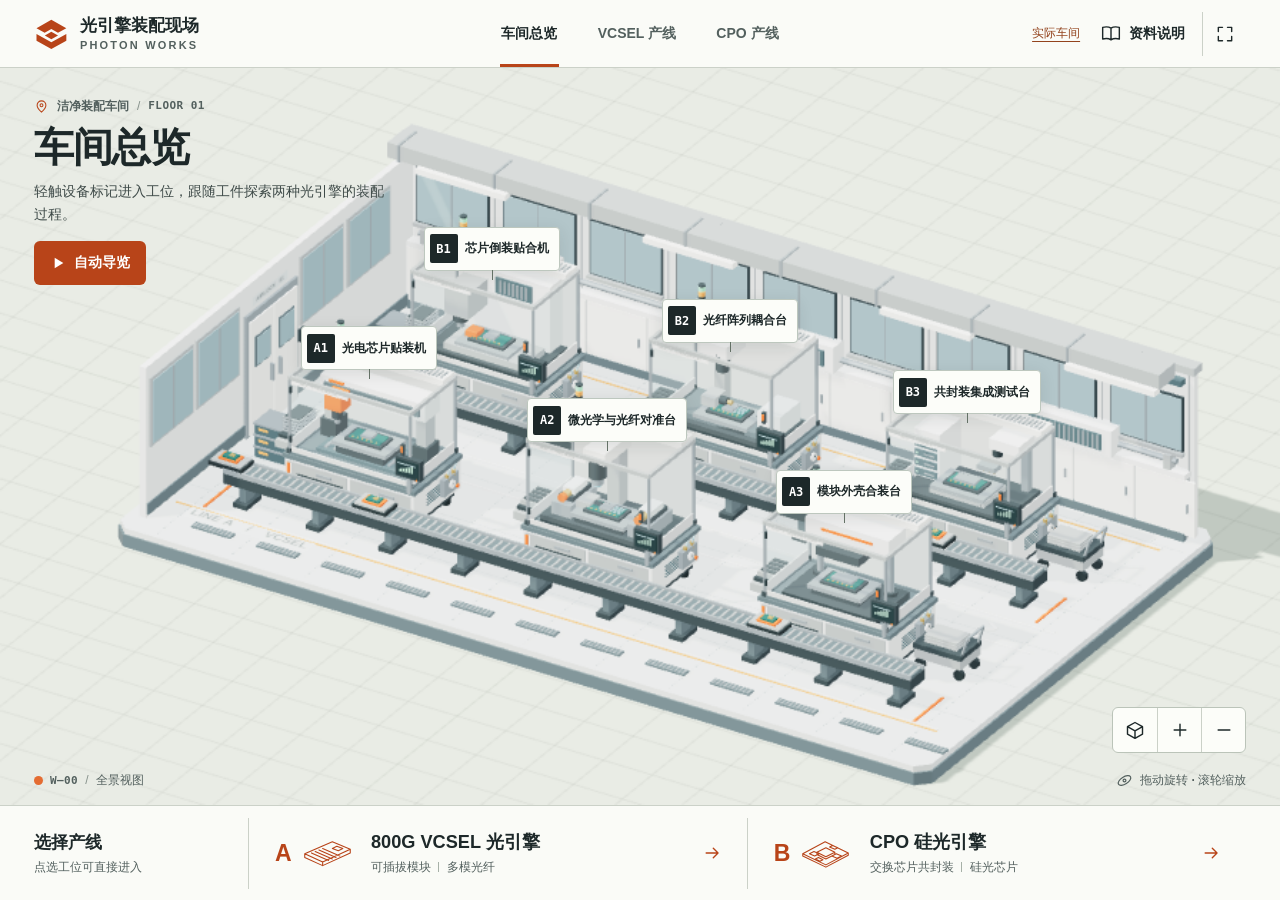
==== optical-assembly/index.html @ 02cf4d7f "Publish COB workshop interactive simulation and optical assembly exhibit" ====
<!doctype html>
<html lang="zh-CN">
<head>
  <meta charset="utf-8">
  <meta name="viewport" content="width=device-width,initial-scale=1,viewport-fit=cover">
  <meta name="theme-color" content="#f7f8f5">
  <title>光引擎装配现场 · Photon Works</title>
  <link rel="stylesheet" href="./style.css">
  <script type="importmap">{"imports":{"three":"./vendor/three.module.min.js"}}</script>
</head>
<body>
<svg class="symbols" xmlns="http://www.w3.org/2000/svg" aria-hidden="true"><defs>
  <symbol id="i-book" viewBox="0 0 24 24"><path d="M12 5c-3-2-6-2-10-1v14c4-1 7-1 10 1 3-2 6-2 10-1V4c-4-1-7-1-10 1Zm0 0v14"/></symbol>
  <symbol id="i-expand" viewBox="0 0 24 24"><path d="M9 4H4v5m11-5h5v5M4 15v5h5m11-5v5h-5"/></symbol>
  <symbol id="i-play" viewBox="0 0 24 24"><path d="m7 4 13 8-13 8Z" fill="currentColor" stroke="none"/></symbol>
  <symbol id="i-pause" viewBox="0 0 24 24"><path d="M8 5v14m8-14v14" stroke-width="3.5"/></symbol>
  <symbol id="i-grid" viewBox="0 0 24 24"><path d="m12 3 9 5-9 5-9-5Zm-9 9 9 5 9-5M3 16l9 5 9-5"/></symbol>
  <symbol id="i-arrow" viewBox="0 0 24 24"><path d="M4 12h15m-6-6 6 6-6 6"/></symbol>
  <symbol id="i-back" viewBox="0 0 24 24"><path d="m9 6-6 6 6 6m-6-6h13a5 5 0 0 0 5-5V4"/></symbol>
  <symbol id="i-home" viewBox="0 0 24 24"><path d="m12 3 9 5v9l-9 5-9-5V8Zm-9 5 9 5 9-5m-9 5v9"/></symbol>
  <symbol id="i-plus" viewBox="0 0 24 24"><path d="M5 12h14m-7-7v14"/></symbol>
  <symbol id="i-minus" viewBox="0 0 24 24"><path d="M5 12h14"/></symbol>
  <symbol id="i-close" viewBox="0 0 24 24"><path d="m6 6 12 12M18 6 6 18"/></symbol>
  <symbol id="i-reset" viewBox="0 0 24 24"><path d="M4 9a8 8 0 1 1 0 6m0-12v6h6"/></symbol>
  <symbol id="i-orbit" viewBox="0 0 24 24"><ellipse cx="12" cy="12" rx="10" ry="5" transform="rotate(-32 12 12)"/><circle cx="12" cy="12" r="2"/></symbol>
  <symbol id="i-info" viewBox="0 0 24 24"><circle cx="12" cy="12" r="9"/><path d="M12 11v6m0-10v1"/></symbol>
  <symbol id="i-focus" viewBox="0 0 24 24"><circle cx="12" cy="12" r="6"/><path d="M12 2v5m0 10v5M2 12h5m10 0h5"/></symbol>
  <symbol id="i-pin" viewBox="0 0 24 24"><path d="M19 10c0 5-7 11-7 11S5 15 5 10a7 7 0 1 1 14 0Z"/><circle cx="12" cy="10" r="2.3"/></symbol>
</defs></svg>
<header class="masthead">
  <button id="brand" aria-label="光引擎装配现场，返回车间总览">
    <svg class="brandmark" viewBox="0 0 42 42" aria-hidden="true">
      <path d="m3 14 17.8-10 18 10-10 5.5-8-4.6-8 4.6Z" fill="currentColor"/>
      <path d="m3 21 17.8 10 18-10v8L20.8 39 3 29Z" fill="currentColor"/>
      <path d="m13 22.7 7.8-4.5 8 4.5-8 4.5Z" fill="currentColor"/>
    </svg>
    <span><strong>光引擎装配现场</strong><small>PHOTON WORKS</small></span>
  </button>
  <nav aria-label="展厅分区">
    <button data-page="overview" aria-current="page">车间总览</button>
    <button data-page="vcsel">VCSEL 产线</button>
    <button data-page="cpo">CPO 产线</button>
  </nav>
  <div class="top-tools">
    <a class="actual-workshop-link" href="../">实际车间</a>
    <button id="sources" aria-label="查看资料说明"><svg aria-hidden="true"><use href="#i-book"/></svg><span>资料说明</span></button>
    <button id="fullscreen" class="icon-btn" title="切换全屏" aria-label="切换全屏"><svg aria-hidden="true"><use href="#i-expand"/></svg></button>
  </div>
</header>

<main id="stage">
  <canvas id="viewport" tabindex="0" aria-label="三维装配现场。拖动旋转，双指缩放或平移。也可使用镜头与工序按钮。"></canvas>
  <section class="intro" aria-labelledby="title">
    <div class="loc" aria-label="当前位置"><svg aria-hidden="true"><use href="#i-pin"/></svg><span id="location">装配车间</span><b aria-hidden="true">/</b><span id="location-code">FLOOR 01</span></div>
    <h1 id="title">车间总览</h1>
    <p id="description">点选工位，跟随工件看两种光引擎怎样装起来。</p>
    <div class="intro-actions">
      <button id="start-tour" class="primary"><svg aria-hidden="true"><use href="#i-play"/></svg>自动导览</button>
      <button id="station-back" class="subtle" hidden><svg aria-hidden="true"><use href="#i-back"/></svg><span>查看工位</span></button>
    </div>
  </section>
  <div id="labels" aria-label="车间工位">
    <button class="pin" data-line="vcsel"><b>A</b><span>VCSEL 装配线</span></button>
    <button class="pin" data-line="cpo"><b>B</b><span>CPO 装配线</span></button>
  </div>
  <div class="viewtools" role="group" aria-label="镜头控制">
    <button id="reset" title="复位镜头" aria-label="复位镜头"><svg aria-hidden="true"><use href="#i-home"/></svg></button>
    <button id="zoom-in" title="放大" aria-label="放大"><svg aria-hidden="true"><use href="#i-plus"/></svg></button>
    <button id="zoom-out" title="缩小" aria-label="缩小"><svg aria-hidden="true"><use href="#i-minus"/></svg></button>
  </div>
  <aside id="parts-panel" class="instrument" aria-labelledby="parts-title" hidden>
    <div class="panel-title"><strong id="parts-title">成品分层</strong><button class="icon-btn" id="close-parts" aria-label="退出拆解"><svg aria-hidden="true"><use href="#i-close"/></svg></button></div>
    <label class="slider-label" for="explode">拆解距离 <output id="percent" for="explode">65%</output></label>
    <input id="explode" type="range" min="0" max="100" value="65">
    <div id="parts-list" role="group" aria-label="零件显隐"></div>
  </aside>
  <aside id="align-panel" class="instrument" aria-labelledby="align-title" hidden>
    <div class="panel-title"><strong id="align-title">对准微调</strong><svg aria-hidden="true"><use href="#i-focus"/></svg></div>
    <p class="align-instruction" id="align-help">拖动光纤或下方光点靠近靶心，观察耦合功率。</p>
    <div class="alignment-body">
      <div id="align-pad" tabindex="0" role="group" aria-label="二维对准微调区，可拖动或使用方向键" aria-describedby="align-help">
        <span class="axis-x" aria-hidden="true">水平</span><span class="axis-y" aria-hidden="true">高度</span>
        <span class="crosshair" aria-hidden="true"></span><span id="align-marker" aria-hidden="true"></span>
      </div>
      <div class="alignment-reading">
        <div class="power-label"><label for="align-meter">模拟相对光功率</label><strong id="align-power">0%</strong></div>
        <progress id="align-meter" value="0" max="100">0%</progress>
        <div class="power-state"><span id="align-status" role="status">等待对准</span><small>固定目标 ≥93%</small></div>
      </div>
    </div>
    <button id="align-fix" class="primary" type="button">固定光纤</button>
  </aside>
  <div id="transition-caption" role="status" hidden></div>
  <div id="test-readout" role="status" hidden><span>光电通路 · 模拟检测</span><strong id="test-state"></strong></div>
  <div id="selection" role="status" hidden></div>
  <div class="view-foot"><span class="view-id"><i aria-hidden="true"></i><span id="scene-code">W–00</span><b aria-hidden="true">/</b><span id="scene-meta">全景视图</span></span>
    <span class="mouse-hint"><svg aria-hidden="true"><use href="#i-orbit"/></svg><span class="pointer-hint">拖动旋转 · 滚轮缩放</span><span class="touch-hint">单指旋转 · 双指缩放</span></span></div>
  <div id="loading" role="status">正在准备三维车间…</div>
</main>

<footer>
  <div id="overview-dock">
    <div class="dock-intro"><strong>选择产线</strong><small>点选工位可直接进入</small></div>
    <button class="route-card" data-route="vcsel">
      <span class="route-symbol"><span class="route-letter">A</span><svg viewBox="0 0 72 40" aria-hidden="true"><path d="m5 21 37-16 24 10-37 17Z M5 21v5l24 11 37-17v-5M29 32v5M14 20l23 10m-18-12 23 10m-18-12 23 10m-18-12 23 10M48 11l8 3-6 3-8-3Z"/></svg></span>
      <span class="route-copy"><strong>800G VCSEL 光引擎</strong><small>可插拔模块 <i></i> 多模光纤</small></span>
      <svg class="route-arrow" aria-hidden="true"><use href="#i-arrow"/></svg>
    </button>
    <button class="route-card" data-route="cpo">
      <span class="route-symbol"><span class="route-letter">B</span><svg viewBox="0 0 72 40" aria-hidden="true"><path d="m5 21 30-16 31 15-30 16Z M5 21v3l31 15 30-16v-3 M24 19l12-6 12 6-12 6Z M24 19v3l12 6 12-6v-3 M14 21l6-3 7 3-6 3Z M44 24l6-3 7 3-6 3Z M41 12l4-2 7 3-4 2Z M22 28l4-2 6 3-4 2Z"/></svg></span>
      <span class="route-copy"><strong>CPO 硅光引擎</strong><small>交换芯片共封装 <i></i> 硅光芯片</small></span>
      <svg class="route-arrow" aria-hidden="true"><use href="#i-arrow"/></svg>
    </button>
  </div>
  <div id="process-dock" hidden>
    <div class="play-controls">
      <button id="play" class="primary" aria-label="暂停"><svg aria-hidden="true"><use href="#i-pause"/></svg></button>
      <div class="play-meta"><div><strong id="counter"></strong><small id="play-status"></small></div>
        <label class="scrub-group"><span>工序回放</span><input id="step-scrub" aria-label="工序回放" type="range" min="0" max="1000" step="1" value="0"></label>
      </div>
    </div>
    <div id="timeline" role="group" aria-label="工序导航，点选可跳转到工位"></div>
    <button id="inspect" class="inspect"><svg aria-hidden="true"><use href="#i-grid"/></svg><span>成品拆解</span></button>
  </div>
</footer>
<dialog id="source-dialog" aria-labelledby="sources-title">
  <div class="panel-title"><h2 id="sources-title">资料与模型说明</h2><button id="close-sources" class="icon-btn" aria-label="关闭说明"><svg aria-hidden="true"><use href="#i-close"/></svg></button></div>
  <p>展项依据公开产品架构呈现两条代表性装配路线。装配顺序、零件比例、设备动作和检测读数均为展览示意。</p>
  <h3>A　800G VCSEL 光引擎</h3><div id="refs-a"></div>
  <h3>B　CPO 硅光引擎</h3><div id="refs-b"></div>
</dialog>
<script type="module" src="./src/main.js"></script>
</body>
</html>
---- optical-assembly/style.css ----
:root {
  color-scheme: light;
  --ink: #1d2829;
  --muted: #53605e;
  --faint: #697572;
  --accent: #b84419;
  --orange: #e46c32;
  --paper: #fafbf7;
  --panel: #fcfdf9;
  --soft: #eef1e9;
  --line: #cbd1c8;
  --pad: clamp(18px, 2.65vw, 54px);
  --radius: 6px;
  --float: 0 4px 16px #1d28291a;
  font-family: -apple-system, BlinkMacSystemFont, "Helvetica Neue", "PingFang SC", "Microsoft YaHei", sans-serif;
  color: var(--ink);
  font-variant-numeric: tabular-nums;
}
* { box-sizing: border-box; }
body {
  margin: 0; display: flex; flex-direction: column;
  height: 100vh; height: 100dvh; overflow: hidden; background: var(--paper);
}
button, input { font: inherit; }
button {
  border: 0; background: transparent; color: inherit; cursor: pointer;
  min-height: 44px; min-width: 44px; touch-action: manipulation;
  -webkit-tap-highlight-color: transparent;
}
button:disabled { cursor: not-allowed; opacity: .48; }
:where(button,input,a,[tabindex]):focus-visible {
  outline: 3px solid var(--accent); outline-offset: 3px;
}
button:active:not(:disabled) { filter: brightness(.92); }
::selection { background: #ffd3b8; color: var(--ink); }
svg {
  display: block; width: 20px; height: 20px; flex-shrink: 0;
  fill: none; stroke: currentColor; stroke-width: 1.7;
  stroke-linecap: round; stroke-linejoin: round;
}
.symbols, [hidden] { display: none !important; }
header, footer { position: relative; z-index: 4; background: var(--paper); }
.masthead {
  flex: none; height: clamp(68px,7.4vh,92px); padding-inline: var(--pad);
  border-bottom: 1px solid var(--line); display: grid; align-items: center;
  grid-template-columns: minmax(0,1fr) auto minmax(0,1fr); column-gap: 18px;
}
#brand, .top-tools, .top-tools button, nav, .loc, .intro-actions, .primary,
.subtle, .pin, .view-id, .mouse-hint, .route-card, .play-controls,
.panel-title, .inspect, .power-label, .scrub-group {
  display: flex; align-items: center;
}
#brand { justify-self: start; gap: 11px; padding: 0; text-align: left; }
.brandmark { width: 35px; height: 38px; color: var(--accent); stroke: none; }
#brand strong { display: block; font-size: clamp(16px,1.3vw,22px); font-weight: 730; line-height: 1.2; }
#brand small { display: block; margin-top: 4px; font-size: 11px; font-weight: 690; letter-spacing: .2em; color: var(--muted); }
nav { height: 100%; gap: clamp(6px,1.15vw,24px); }
nav button {
  position: relative; height: 100%; padding: 0 clamp(7px,1vw,21px);
  font-size: clamp(14px,1.03vw,18px); font-weight: 600; color: var(--muted);
}
nav button[aria-current="page"] { color: var(--ink); }
nav button[aria-current="page"]::after {
  content: ""; position: absolute; bottom: 0; left: 14%; right: 14%;
  height: 3px; background: var(--accent);
}
.top-tools { justify-self: end; gap: 8px; }
.top-tools button { justify-content: center; gap: 8px; font-size: 14px; font-weight: 600; }
#sources { padding-inline: 9px; }
.icon-btn, .viewtools button { display: grid; place-items: center; width: 44px; height: 44px; padding: 0; }
.top-tools .icon-btn { border-left: 1px solid var(--line); border-radius: 0; }
#stage { flex: 1; min-height: 0; position: relative; isolation: isolate; overflow: hidden; background: #eaede7; }
#viewport { display: block; width: 100%; height: 100%; touch-action: none; cursor: grab; }
#viewport:active, #align-pad:active { cursor: grabbing; }
.intro {
  position: absolute; z-index: 2; top: clamp(18px,3.3vh,42px); left: var(--pad);
  max-width: min(31vw, 390px); pointer-events: none;
}
.loc { gap: 8px; color: var(--muted); font-size: 12px; font-weight: 610; line-height: 1.4; }
.loc svg { width: 15px; height: 15px; color: var(--accent); }
.loc b, .view-id b { font-weight: 400; color: #86918b; }
#location-code, #scene-code { font: 600 11px/1.4 ui-monospace, monospace; letter-spacing: .04em; }
.intro h1 { font-size: clamp(31px,3.15vw,58px); line-height: 1.12; letter-spacing: -.034em; font-weight: 710; margin: 11px 0 9px; }
.intro p { font-size: clamp(14px,1.05vw,18px); line-height: 1.65; margin: 0; color: #3f4b49; text-wrap: pretty; }
.intro-actions { gap: 8px; }
.intro-actions:has(button:not([hidden])) { margin-top: 15px; }
.primary, .subtle, .inspect {
  justify-content: center; gap: 8px; padding: 0 16px;
  border-radius: var(--radius); font-size: 14px; font-weight: 660; white-space: nowrap;
}
.primary { color: #fff; background: var(--accent); }
.primary svg { width: 16px; height: 16px; }
.subtle, .inspect { color: var(--ink); background: var(--panel); border: 1px solid #b9c1b8; }
.subtle svg { width: 16px; height: 16px; }
.intro-actions button { pointer-events: auto; }
body:has(#process-dock:not([hidden])) .intro {
  padding: 13px 16px 14px; background: rgba(252,253,249,.96);
  border-radius: var(--radius); max-width: min(30vw, 350px);
}
body:has(#process-dock:not([hidden])) .intro h1 { font-size: clamp(24px,2.35vw,39px); margin-block: 8px 7px; }
body:has(#process-dock:not([hidden])) .intro p { font-size: clamp(13px,1vw,16px); }
#labels { position: absolute; z-index: 1; inset: 0; pointer-events: none; }
.pin {
  position: absolute; transform: translate(-50%,-100%); gap: 7px; pointer-events: auto;
  border: 1px solid #bdc7be; border-radius: 4px; white-space: nowrap;
  background: #fcfdf9; color: var(--ink); padding: 4px 10px 4px 5px;
  font-size: clamp(12px,.93vw,16px); font-weight: 660; box-shadow: var(--float);
}
.pin b {
  display: grid; min-width: 28px; height: 29px; padding-inline: 3px; place-items: center;
  color: #fff; background: var(--ink); border-radius: 2px;
  font: 700 12px ui-monospace, monospace;
}
.pin[aria-current="true"] b, .pin:hover b { background: var(--accent); }
.pin::after { content: ""; position: absolute; left: 50%; top: 100%; width: 1px; height: 10px; background: #647166; }
.viewtools {
  position: absolute; right: var(--pad); bottom: 52px; display: flex;
  border: 1px solid #bbc4b9; background: var(--panel); border-radius: var(--radius);
}
.viewtools button + button { border-left: 1px solid var(--line); }
.viewtools button:first-child { border-radius: var(--radius) 0 0 var(--radius); }
.viewtools button:last-child { border-radius: 0 var(--radius) var(--radius) 0; }
.view-foot {
  position: absolute; left: var(--pad); right: var(--pad); bottom: 16px;
  display: flex; justify-content: space-between; pointer-events: none;
}
.view-id, .mouse-hint {
  gap: 7px; line-height: 1.5; font-size: 12px; font-weight: 560; color: var(--muted);
}
.view-id i { width: 9px; height: 9px; border-radius: 50%; background: var(--orange); }
.mouse-hint svg { width: 17px; height: 17px; }
.touch-hint { display: none; }
@media (pointer:coarse) { .pointer-hint { display: none; } .touch-hint { display: inline; } }
footer { flex: none; border-top: 1px solid var(--line); padding-inline: var(--pad); padding-bottom: env(safe-area-inset-bottom); }
#overview-dock {
  min-height: clamp(90px,10.4vh,116px); display: grid;
  grid-template-columns: minmax(132px,.43fr) 1fr 1fr; align-items: center;
}
.dock-intro strong { font-size: clamp(17px,1.35vw,22px); }
.dock-intro small, .route-copy small { display: block; color: var(--muted); font-size: clamp(12px,.94vw,16px); }
.dock-intro small { margin-top: 5px; }
.route-card {
  text-align: left; min-width: 0; gap: clamp(8px,1.3vw,20px); height: 76%;
  padding: 0 clamp(12px,2vw,34px); border-left: 1px solid var(--line);
}
.route-symbol { display: flex; align-items: center; gap: 9px; flex-shrink: 0; color: var(--accent); }
.route-letter { font-size: clamp(23px,1.8vw,31px); line-height: 1; font-weight: 620; }
.route-symbol svg { width: clamp(38px,4.2vw,76px); height: auto; stroke-width: 1.45; }
.route-copy { flex: 1; min-width: 0; }
.route-copy strong { display: block; font-size: clamp(15px,1.42vw,25px); line-height: 1.25; font-weight: 675; }
.route-copy small { margin-top: 5px; line-height: 1.4; }
.route-copy i { display: inline-block; height: 10px; width: 1px; margin: 0 4px; vertical-align: middle; background: #a7b1a8; }
.route-arrow { width: 19px; color: var(--accent); }
#process-dock {
  min-height: clamp(90px,10.4vh,116px); display: grid; align-items: center;
  grid-template-columns: auto minmax(0,1fr) auto; gap: clamp(10px,2.4vw,38px);
}
.play-controls { gap: 12px; min-width: 0; }
.play-controls .primary { width: 46px; height: 46px; padding: 0; }
.play-meta { min-width: 112px; }
.play-meta > div { display: flex; gap: 8px; align-items: baseline; }
.play-meta strong { font: 650 15px/1.4 ui-monospace, monospace; }
.play-meta small { color: var(--muted); font-size: 12px; }
.scrub-group { gap: 7px; font-size: 11px; color: var(--muted); }
.scrub-group span { white-space: nowrap; }
input[type="range"] { margin: 0; height: 44px; accent-color: var(--accent); cursor: pointer; touch-action: manipulation; }
#step-scrub { display: block; width: clamp(68px,5vw,94px); }
#timeline { display: flex; gap: 5px; min-width: 0; }
.step-btn {
  position: relative; text-align: left; min-width: 0; flex: 1;
  padding: 10px 4px 9px; border-radius: 3px;
  color: var(--muted); font-size: clamp(12px,.93vw,16px); line-height: 1.35;
  white-space: nowrap; overflow: hidden; text-overflow: ellipsis;
}
.step-btn small { display: block; font: 650 11px/1.3 ui-monospace, monospace; margin-bottom: 3px; }
.step-btn .rail { display: block; margin-top: 7px; height: 3px; background: #d6ddd3; }
.rail i { display: block; width: 0%; height: 100%; background: var(--accent); }
.step-btn.done .rail i { width: 100%; }
.step-btn.current { color: var(--accent); font-weight: 700; background: #f5e9de; }
.inspect { padding-inline: 12px; }
.inspect.active { border-color: var(--accent); color: var(--accent); background: #f8eee5; }
.instrument {
  position: absolute; z-index: 3; right: var(--pad); top: 18px;
  width: clamp(240px,18vw,320px); max-height: calc(100% - 42px);
  padding: 15px 17px 17px; overflow: auto;
  overscroll-behavior: contain; scrollbar-width: thin; scrollbar-color: #abb4aa transparent;
  background: var(--panel); border-radius: 8px; box-shadow: var(--float);
}
.panel-title { justify-content: space-between; gap: 10px; }
.panel-title strong { font-size: clamp(17px,1.12vw,22px); line-height: 1.35; }
.panel-title svg { color: var(--accent); }
#parts-panel .panel-title { min-height: 44px; }
#parts-panel .panel-title .icon-btn { margin-right: -7px; }
#parts-panel .panel-title .icon-btn svg { color: var(--muted); }
.slider-label, .power-label { display: flex; align-items: baseline; justify-content: space-between; gap: 6px; font-size: 13px; color: var(--muted); }
.slider-label output { color: var(--ink); font: 650 14px ui-monospace, monospace; }
#explode { width: 100%; }
#parts-list { display: grid; }
#parts-list label {
  display: flex; align-items: center; gap: 10px; min-height: 44px; font-size: 14px;
  border-top: 1px solid var(--line); cursor: pointer; line-height: 1.3;
}
#parts-list input { accent-color: var(--accent); width: 18px; height: 18px; margin: 0; flex: none; }
.align-instruction { color: var(--muted); font-size: 13px; line-height: 1.6; margin: 7px 0 11px; }
#align-pad {
  position: relative; width: 100%; height: clamp(108px,14.8vh,180px);
  border: 1px solid #adb8b0; border-radius: 4px; overflow: hidden; touch-action: none; cursor: crosshair;
  background-color: #eef2ec;
  background-image: linear-gradient(90deg, transparent calc(50% - .5px), #aab5ad calc(50% - .5px), #aab5ad calc(50% + .5px), transparent calc(50% + .5px)),
    linear-gradient(transparent calc(50% - .5px), #aab5ad calc(50% - .5px), #aab5ad calc(50% + .5px), transparent calc(50% + .5px)),
    radial-gradient(circle,#c7cfc7 .9px,transparent 1.1px);
  background-size: 100% 100%, 100% 100%, 12px 12px; background-position: center;
}
#align-pad .axis-x, #align-pad .axis-y { position: absolute; color: var(--muted); font-size: 11px; font-weight: 600; }
.axis-x { right: 5px; top: calc(50% + 5px); }.axis-y { left: calc(50% + 5px); top: 5px; }
.crosshair, #align-marker { position: absolute; left: 50%; top: 50%; transform: translate(-50%,-50%); border-radius: 50%; pointer-events: none; }
.crosshair { width: 34px; height: 34px; border: 1px solid #6e7d72; }
.crosshair::after { content: ""; position: absolute; inset: 7px; border: 1px solid #6e7d72; border-radius: inherit; }
#align-marker { width: 17px; height: 17px; border: 2px solid var(--panel); background: var(--accent); outline: 1px solid var(--accent); }
.alignment-reading { margin-top: 11px; }
.power-label strong { color: var(--ink); font: 670 20px/1.2 ui-monospace, monospace; }
#align-meter { display: block; width: 100%; height: 5px; appearance: none; border: 0; margin: 7px 0; color: var(--accent); background: #e0e5dc; }
#align-meter::-webkit-progress-bar { background: #e0e5dc; }
#align-meter::-webkit-progress-value { background: var(--accent); }
#align-meter::-moz-progress-bar { background: var(--accent); }
#align-status { display: block; font-size: 13px; line-height: 1.5; color: var(--muted); }
#align-panel.ready #align-marker { background: #206b4f; outline-color: #206b4f; }
#align-panel.ready #align-meter::-webkit-progress-value { background: #206b4f; }
#align-panel.ready #align-meter::-moz-progress-bar { background: #206b4f; }
#align-panel.ready #align-status { color: #206b4f; }
.power-state { display: flex; align-items: baseline; justify-content: space-between; flex-wrap: wrap; gap: 2px 8px; }
.power-state small { color: var(--muted); font-size: 12px; }
#align-fix { width: 100%; margin-top: 11px; }
#align-fix:disabled { background: #d7ddd3; color: #4d5a53; opacity: 1; }
#transition-caption, #selection, #test-readout {
  position: absolute; z-index: 2; padding: 9px 14px; border-radius: 5px;
  font-size: 13px; line-height: 1.45; pointer-events: none;
}
#transition-caption, #selection { left: 50%; bottom: 43px; transform: translateX(-50%); background: #293533; color: white; text-align: center; }
#transition-caption::before { content: ""; display: inline-block; width: 6px; height: 6px; background: #ff9b6a; margin: 0 9px 2px 0; border-radius: 50%; }
#test-readout { left: var(--pad); bottom: 47px; background: var(--panel); box-shadow: var(--float); }
#test-readout span { display: block; font-size: 12px; color: var(--muted); }
#test-readout strong { font-size: 16px; }
#test-readout.passed strong { color: #246944; }
#loading { position: absolute; z-index: 6; inset: 0; display: grid; place-items: center; background: var(--soft); color: var(--muted); padding: 24px; text-align: center; }
dialog { width: min(540px,94vw); max-height: 84dvh; overflow: auto; border: 0; color: var(--ink); background: var(--panel); border-radius: 10px; padding: 18px 25px 24px; box-shadow: 0 20px 65px #1d282932; }
dialog::backdrop { background: #25332f65; }
dialog h2 { font-size: 23px; margin: 0; }
dialog h3 { font-size: 16px; margin: 18px 0 3px; }
dialog p { font-size: 14px; line-height: 1.65; color: var(--muted); }
dialog a { display: flex; align-items: center; min-height: 44px; border-bottom: 1px solid var(--line); color: var(--accent); font-size: 14px; text-underline-offset: 3px; }
@media (hover:hover) {
  :where(.subtle,.inspect,.icon-btn,.top-tools button,.viewtools button,.step-btn,.route-card):not(:disabled):hover { background: #eaf0e7; }
  .primary:not(:disabled):hover { background: #9e3b17; }
  nav button:hover, .route-card:hover .route-copy strong { color: var(--accent); }
}
@media (min-width: 1600px) {
  button { min-height: 48px; }.pin { min-height: 44px; }
  .play-controls .primary { width: 52px; height: 52px; }
  .play-meta { min-width: 140px; }
}
@media (max-width:1050px) {
  :root { --pad: 18px; }
  .masthead { column-gap: 7px; }.top-tools { gap: 0; }nav { gap: 2px; }
  #overview-dock { grid-template-columns: 115px 1fr 1fr; }
  .route-card { gap: 10px; padding-inline: 14px; }.route-symbol { gap: 5px; }.route-symbol svg { width: 39px; }
  #process-dock { column-gap: 10px; }.play-controls { gap: 8px; }
  .step-btn { padding-inline: 2px; }.inspect { padding-inline: 9px; }
  .instrument { width: 227px; }.intro { max-width: 33vw; }
}
@media (max-width:760px) {
  #overview-dock { grid-template-columns: 1fr 1fr; }.dock-intro { display: none; }
  .route-card:first-of-type { border-left: 0; padding-left: 0; }
  .route-card:last-of-type { padding-right: 0; }
  .top-tools span { display: none; }
  #brand strong { font-size: 15px; }.brandmark { width: 29px; height: 32px; }
  #process-dock { grid-template-columns: minmax(0,1fr) auto; margin: 0; padding: 5px 0; min-height: 0; row-gap: 2px; }
  #timeline { grid-row: 2; grid-column: 1 / -1; }
  .play-meta, .play-meta > div, .scrub-group { display: flex; align-items: center; gap: 8px; }
  .play-meta { gap: 12px; }.play-meta strong { font-size: 13px; }.play-meta small { font-size: 11px; }
  .play-controls .primary { width: 44px; height: 44px; }
  #step-scrub { width: 65px; }.step-btn { padding: 3px 4px; }.step-btn small { margin: 0; }.step-btn .rail { margin-top: 4px; }
  .view-foot { bottom: 10px; }.viewtools { bottom: 36px; }
}
@media (max-width:600px) {
  :root { --pad: 12px; }
  .masthead { height: auto; padding-top: env(safe-area-inset-top); grid-template-columns: 1fr auto; column-gap: 0; }
  #brand { min-height: 48px; }.brandmark { width: 26px; height: 30px; }
  #brand small { font-size: 11px; margin-top: 1px; }#brand strong { font-size: 15px; }
  nav { grid-row: 2; grid-column: 1 / -1; justify-content: stretch; gap: 0; }
  nav button { flex: 1; font-size: 13px; }nav button[aria-current="page"]::after { left: 20%; right: 20%; }
  .top-tools { grid-row: 1; grid-column: 2; }
  .intro { top: 13px; max-width: calc(100% - 24px); }
  .loc { font-size: 11px; }.intro h1 { font-size: 28px; margin: 7px 0; }.intro p { font-size: 13px; }
  .intro-actions:has(button:not([hidden])) { margin-top: 7px; }
  .intro .primary, .intro .subtle { font-size: 13px; padding: 0 11px; }
  body:has(#process-dock:not([hidden])) .intro {
    padding: 9px 11px; width: max-content; max-width: min(100% - 24px, 380px);
  }
  body:has(#process-dock:not([hidden])) .intro h1 { font-size: 23px; margin: 4px 0; }
  body:has(#process-dock:not([hidden])) .intro p { font-size: 12px; line-height: 1.5; }
  .pin { min-width: 44px; padding: 0; justify-content: center; }.pin b { background: transparent; color: var(--ink); font-size: 13px; }
  .pin span { display: none; }.pin:hover b { background: transparent; color: var(--accent); }
  .mouse-hint { display: none; }
  #overview-dock { min-height: 74px; }.route-symbol svg { display: none; }.route-symbol { align-self: flex-start; margin-top: 3px; }
  .route-letter { font-size: 18px; }.route-card { padding: 5px 9px; gap: 7px; }.route-arrow { width: 15px; }
  .route-copy strong { font-size: 14px; }.route-copy small { font-size: 11px; margin-top: 4px; }
  .route-copy i { height: 8px; margin: 0 1px; }
  .instrument { left: 0; right: 0; top: auto; bottom: 0; width: auto; padding: 9px 12px; box-shadow: none; border-radius: 0; border-top: 1px solid var(--line); }
  #stage:has(#align-panel:not([hidden])) { --shelf: clamp(153px,24dvh,190px); }
  #stage:has(#parts-panel:not([hidden])) { --shelf: clamp(132px,21dvh,172px); }
  #stage:has(.instrument:not([hidden])) #viewport { height: calc(100% - var(--shelf)); }
  #stage:has(.instrument:not([hidden])) .instrument { height: var(--shelf); max-height: 50%; }
  #stage:has(.instrument:not([hidden])) .viewtools { bottom: calc(var(--shelf) + 8px); }
  #stage:has(.instrument:not([hidden])) .view-foot { bottom: calc(var(--shelf) + 12px); }
  #stage:has(.instrument:not([hidden])) #selection { bottom: calc(var(--shelf) + 52px); }
  #align-panel:not([hidden]) { display: grid; grid-template-columns: minmax(106px,38%) 1fr; align-content: start; gap: 4px 14px; }
  #align-panel .panel-title { grid-column: 1; grid-row: 1; }#align-panel .panel-title svg { display: none; }
  .align-instruction { grid-column: 2; grid-row: 1; margin: 0; font-size: 12px; line-height: 1.4; }
  .alignment-body { display: contents; }
  #align-pad { grid-row: 2 / 4; grid-column: 1; height: 100%; min-height: 91px; }
  .alignment-reading { grid-row: 2; grid-column: 2; margin: 0; }
  #align-fix { grid-row: 3; grid-column: 2; margin: 0; font-size: 13px; }
  .power-label strong { font-size: 17px; }#align-status, .power-label { font-size: 12px; }
  #align-meter { margin: 4px 0; }
  #parts-panel:not([hidden]) { display: grid; grid-template-columns: minmax(90px,.55fr) 1fr; column-gap: 14px; align-content: start; }
  #parts-panel .panel-title { grid-column: 1; grid-row: 1; }
  #parts-panel .slider-label { grid-row: 2; grid-column: 1; }#explode { grid-row: 3; grid-column: 1; }
  #parts-list { grid-row: 1 / 4; grid-column: 2; grid-template-columns: repeat(2,minmax(0,1fr)); gap: 0 6px; }
  #parts-list label { font-size: 12px; gap: 4px; }#parts-list input { width: 14px; height: 14px; }
}
@media (max-width:390px) {
  .play-meta { flex-wrap: wrap; gap: 0 8px; }.play-meta > div { flex-wrap: wrap; }
  .scrub-group { gap: 3px; }.inspect { padding-inline: 6px; }
  .route-arrow { display: none; }#timeline { gap: 3px; }
}
@media (max-height:620px) and (min-width:601px) {
  .masthead { height: 48px; }.brandmark { width: 26px; height: 30px; }
  #brand small { font-size: 11px; }.intro { top: 12px; }
  .intro h1 { font-size: 27px; margin: 5px 0; }.intro p { font-size: 13px; }
  body:has(#process-dock:not([hidden])) .intro { padding: 8px 10px; max-width: 29vw; }
  body:has(#process-dock:not([hidden])) .intro h1 { font-size: 21px; margin: 4px 0; }
  body:has(#process-dock:not([hidden])) .intro p { font-size: 12px; line-height: 1.4; }
  .intro-actions:has(button:not([hidden])) { margin-top: 5px; }
  #process-dock { display: flex; min-height: 68px; padding: 3px 0; gap: 9px; }
  #timeline { flex: 1; }.step-btn { padding: 4px 1px; font-size: 11px; }
  .play-meta { min-width: 102px; display: block; }.play-meta > div { gap: 5px; }
  .play-controls { gap: 5px; }.scrub-group { gap: 4px; }.inspect { padding: 0 8px; }.inspect svg { width: 16px; }
  #step-scrub { width: 61px; }
  #overview-dock { min-height: 62px; }.view-foot { bottom: 6px; }.viewtools { bottom: 30px; }
  .instrument { top: 8px; max-height: calc(100% - 16px); width: min(27vw,280px); padding: 9px 12px; }
  #align-pad { height: 77px; }.align-instruction { font-size: 12px; margin: 4px 0 7px; line-height: 1.4; }
  #align-fix { margin-top: 4px; }.alignment-reading { margin-top: 5px; }#align-meter { margin: 4px 0; }
  #stage:has(.instrument:not([hidden])) .viewtools { right: auto; left: var(--pad); }
}
@media (prefers-reduced-motion:reduce) { *,*::before,*::after { scroll-behavior: auto !important; } }

@media (max-width:600px) {
  #stage:has(#align-panel:not([hidden])) { --shelf: clamp(182px,24dvh,202px); }
  #stage:has(.instrument:not([hidden])) .intro {
    display: grid; grid-template-columns: minmax(0,1fr) auto; gap: 0 10px;
  }
  #stage:has(.instrument:not([hidden])) .intro .loc { grid-column: 1; }
  #stage:has(.instrument:not([hidden])) .intro h1 { grid-column: 1; grid-row: 2; }
  #stage:has(.instrument:not([hidden])) .intro p { display: none; }
  #stage:has(.instrument:not([hidden])) .intro-actions { grid-column: 2; grid-row: 1 / 3; margin: 0; }
}
@media (min-width:601px) and (max-height:420px) {
  .instrument { padding: 7px 10px; }
  #align-panel .align-instruction {
    position: absolute; width: 1px; height: 1px; overflow: hidden; clip-path: inset(50%);
  }
  #align-pad { margin-top: 5px; height: 72px; }
}

.actual-workshop-link{color:#93431d;font-size:12px;white-space:nowrap;text-decoration:underline;text-underline-offset:4px;padding:10px 4px}@media(max-width:600px){.actual-workshop-link{font-size:10px;padding:8px 2px}}
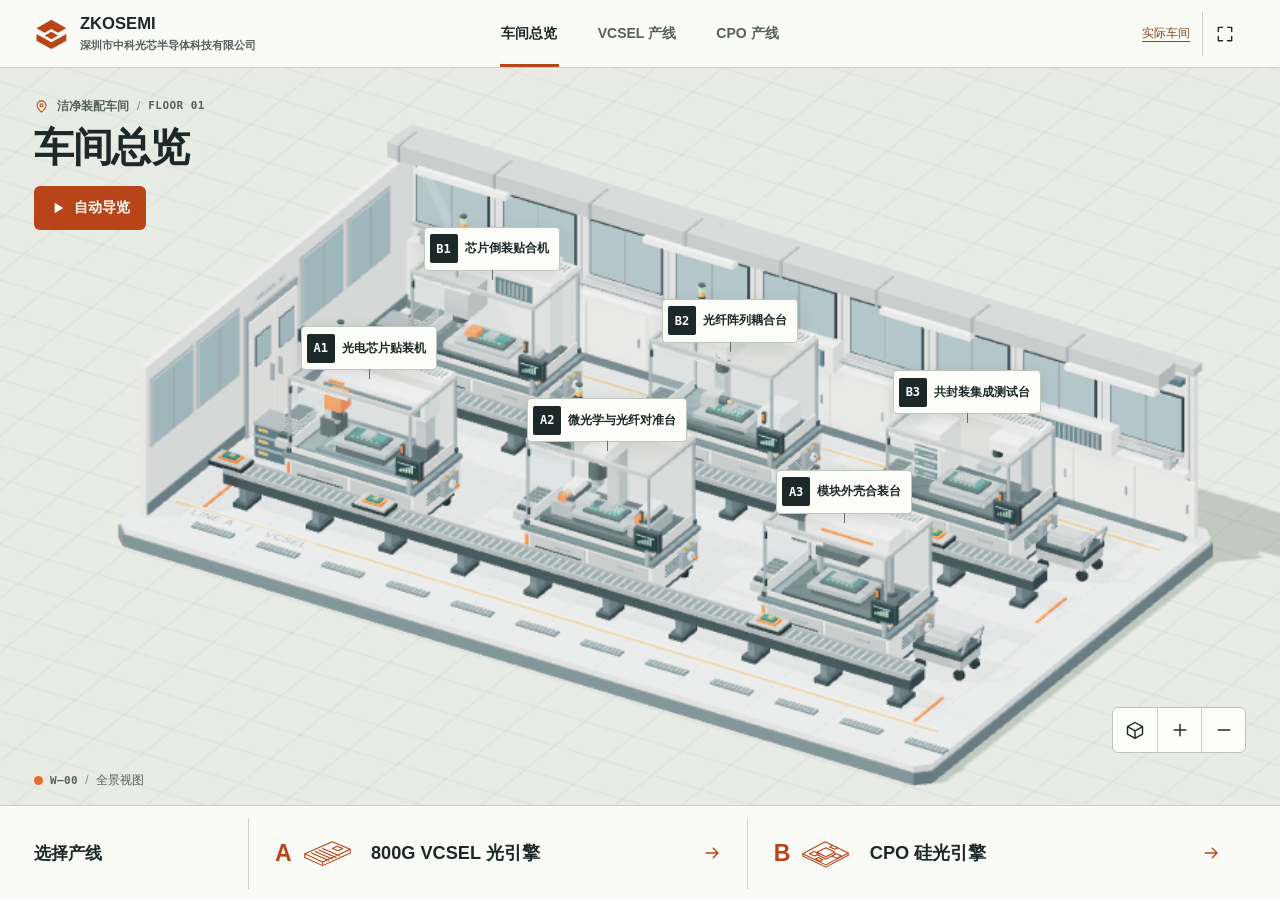
==== commit 7ebbe7c4: "Unify ZKOSEMI branding and remove visitor-facing source notes" ====
--- a/optical-assembly/index.html
+++ b/optical-assembly/index.html
@@ -4,13 +4,12 @@
   <meta charset="utf-8">
   <meta name="viewport" content="width=device-width,initial-scale=1,viewport-fit=cover">
   <meta name="theme-color" content="#f7f8f5">
-  <title>光引擎装配现场 · Photon Works</title>
+  <title>光引擎装配现场 · ZKOSEMI</title>
   <link rel="stylesheet" href="./style.css">
   <script type="importmap">{"imports":{"three":"./vendor/three.module.min.js"}}</script>
 </head>
 <body>
 <svg class="symbols" xmlns="http://www.w3.org/2000/svg" aria-hidden="true"><defs>
-  <symbol id="i-book" viewBox="0 0 24 24"><path d="M12 5c-3-2-6-2-10-1v14c4-1 7-1 10 1 3-2 6-2 10-1V4c-4-1-7-1-10 1Zm0 0v14"/></symbol>
   <symbol id="i-expand" viewBox="0 0 24 24"><path d="M9 4H4v5m11-5h5v5M4 15v5h5m11-5v5h-5"/></symbol>
   <symbol id="i-play" viewBox="0 0 24 24"><path d="m7 4 13 8-13 8Z" fill="currentColor" stroke="none"/></symbol>
   <symbol id="i-pause" viewBox="0 0 24 24"><path d="M8 5v14m8-14v14" stroke-width="3.5"/></symbol>
@@ -28,13 +27,13 @@
   <symbol id="i-pin" viewBox="0 0 24 24"><path d="M19 10c0 5-7 11-7 11S5 15 5 10a7 7 0 1 1 14 0Z"/><circle cx="12" cy="10" r="2.3"/></symbol>
 </defs></svg>
 <header class="masthead">
-  <button id="brand" aria-label="光引擎装配现场，返回车间总览">
+  <button id="brand" aria-label="深圳市中科光芯半导体科技有限公司（ZKOSEMI），返回车间总览">
     <svg class="brandmark" viewBox="0 0 42 42" aria-hidden="true">
       <path d="m3 14 17.8-10 18 10-10 5.5-8-4.6-8 4.6Z" fill="currentColor"/>
       <path d="m3 21 17.8 10 18-10v8L20.8 39 3 29Z" fill="currentColor"/>
       <path d="m13 22.7 7.8-4.5 8 4.5-8 4.5Z" fill="currentColor"/>
     </svg>
-    <span><strong>光引擎装配现场</strong><small>PHOTON WORKS</small></span>
+    <span><strong>ZKOSEMI</strong><small>深圳市中科光芯半导体科技有限公司</small></span>
   </button>
   <nav aria-label="展厅分区">
     <button data-page="overview" aria-current="page">车间总览</button>
@@ -43,7 +42,6 @@
   </nav>
   <div class="top-tools">
     <a class="actual-workshop-link" href="../">实际车间</a>
-    <button id="sources" aria-label="查看资料说明"><svg aria-hidden="true"><use href="#i-book"/></svg><span>资料说明</span></button>
     <button id="fullscreen" class="icon-btn" title="切换全屏" aria-label="切换全屏"><svg aria-hidden="true"><use href="#i-expand"/></svg></button>
   </div>
 </header>
@@ -53,7 +51,6 @@
   <section class="intro" aria-labelledby="title">
     <div class="loc" aria-label="当前位置"><svg aria-hidden="true"><use href="#i-pin"/></svg><span id="location">装配车间</span><b aria-hidden="true">/</b><span id="location-code">FLOOR 01</span></div>
     <h1 id="title">车间总览</h1>
-    <p id="description">点选工位，跟随工件看两种光引擎怎样装起来。</p>
     <div class="intro-actions">
       <button id="start-tour" class="primary"><svg aria-hidden="true"><use href="#i-play"/></svg>自动导览</button>
       <button id="station-back" class="subtle" hidden><svg aria-hidden="true"><use href="#i-back"/></svg><span>查看工位</span></button>
@@ -76,9 +73,8 @@
   </aside>
   <aside id="align-panel" class="instrument" aria-labelledby="align-title" hidden>
     <div class="panel-title"><strong id="align-title">对准微调</strong><svg aria-hidden="true"><use href="#i-focus"/></svg></div>
-    <p class="align-instruction" id="align-help">拖动光纤或下方光点靠近靶心，观察耦合功率。</p>
     <div class="alignment-body">
-      <div id="align-pad" tabindex="0" role="group" aria-label="二维对准微调区，可拖动或使用方向键" aria-describedby="align-help">
+      <div id="align-pad" tabindex="0" role="group" aria-label="二维对准微调区，可拖动或使用方向键">
         <span class="axis-x" aria-hidden="true">水平</span><span class="axis-y" aria-hidden="true">高度</span>
         <span class="crosshair" aria-hidden="true"></span><span id="align-marker" aria-hidden="true"></span>
       </div>
@@ -93,22 +89,21 @@
   <div id="transition-caption" role="status" hidden></div>
   <div id="test-readout" role="status" hidden><span>光电通路 · 模拟检测</span><strong id="test-state"></strong></div>
   <div id="selection" role="status" hidden></div>
-  <div class="view-foot"><span class="view-id"><i aria-hidden="true"></i><span id="scene-code">W–00</span><b aria-hidden="true">/</b><span id="scene-meta">全景视图</span></span>
-    <span class="mouse-hint"><svg aria-hidden="true"><use href="#i-orbit"/></svg><span class="pointer-hint">拖动旋转 · 滚轮缩放</span><span class="touch-hint">单指旋转 · 双指缩放</span></span></div>
+  <div class="view-foot"><span class="view-id"><i aria-hidden="true"></i><span id="scene-code">W–00</span><b aria-hidden="true">/</b><span id="scene-meta">全景视图</span></span></div>
   <div id="loading" role="status">正在准备三维车间…</div>
 </main>
 
 <footer>
   <div id="overview-dock">
-    <div class="dock-intro"><strong>选择产线</strong><small>点选工位可直接进入</small></div>
+    <div class="dock-intro"><strong>选择产线</strong></div>
     <button class="route-card" data-route="vcsel">
       <span class="route-symbol"><span class="route-letter">A</span><svg viewBox="0 0 72 40" aria-hidden="true"><path d="m5 21 37-16 24 10-37 17Z M5 21v5l24 11 37-17v-5M29 32v5M14 20l23 10m-18-12 23 10m-18-12 23 10m-18-12 23 10M48 11l8 3-6 3-8-3Z"/></svg></span>
-      <span class="route-copy"><strong>800G VCSEL 光引擎</strong><small>可插拔模块 <i></i> 多模光纤</small></span>
+      <span class="route-copy"><strong>800G VCSEL 光引擎</strong></span>
       <svg class="route-arrow" aria-hidden="true"><use href="#i-arrow"/></svg>
     </button>
     <button class="route-card" data-route="cpo">
       <span class="route-symbol"><span class="route-letter">B</span><svg viewBox="0 0 72 40" aria-hidden="true"><path d="m5 21 30-16 31 15-30 16Z M5 21v3l31 15 30-16v-3 M24 19l12-6 12 6-12 6Z M24 19v3l12 6 12-6v-3 M14 21l6-3 7 3-6 3Z M44 24l6-3 7 3-6 3Z M41 12l4-2 7 3-4 2Z M22 28l4-2 6 3-4 2Z"/></svg></span>
-      <span class="route-copy"><strong>CPO 硅光引擎</strong><small>交换芯片共封装 <i></i> 硅光芯片</small></span>
+      <span class="route-copy"><strong>CPO 硅光引擎</strong></span>
       <svg class="route-arrow" aria-hidden="true"><use href="#i-arrow"/></svg>
     </button>
   </div>
@@ -123,12 +118,6 @@
     <button id="inspect" class="inspect"><svg aria-hidden="true"><use href="#i-grid"/></svg><span>成品拆解</span></button>
   </div>
 </footer>
-<dialog id="source-dialog" aria-labelledby="sources-title">
-  <div class="panel-title"><h2 id="sources-title">资料与模型说明</h2><button id="close-sources" class="icon-btn" aria-label="关闭说明"><svg aria-hidden="true"><use href="#i-close"/></svg></button></div>
-  <p>展项依据公开产品架构呈现两条代表性装配路线。装配顺序、零件比例、设备动作和检测读数均为展览示意。</p>
-  <h3>A　800G VCSEL 光引擎</h3><div id="refs-a"></div>
-  <h3>B　CPO 硅光引擎</h3><div id="refs-b"></div>
-</dialog>
 <script type="module" src="./src/main.js"></script>
 </body>
 </html>
--- a/optical-assembly/style.css
+++ b/optical-assembly/style.css
@@ -53,7 +53,7 @@
 #brand { justify-self: start; gap: 11px; padding: 0; text-align: left; }
 .brandmark { width: 35px; height: 38px; color: var(--accent); stroke: none; }
 #brand strong { display: block; font-size: clamp(16px,1.3vw,22px); font-weight: 730; line-height: 1.2; }
-#brand small { display: block; margin-top: 4px; font-size: 11px; font-weight: 690; letter-spacing: .2em; color: var(--muted); }
+#brand small { display: block; margin-top: 4px; font-size: 11px; font-weight: 690; line-height: 1.4; color: var(--muted); }
 nav { height: 100%; gap: clamp(6px,1.15vw,24px); }
 nav button {
   position: relative; height: 100%; padding: 0 clamp(7px,1vw,21px);
@@ -66,7 +66,6 @@
 }
 .top-tools { justify-self: end; gap: 8px; }
 .top-tools button { justify-content: center; gap: 8px; font-size: 14px; font-weight: 600; }
-#sources { padding-inline: 9px; }
 .icon-btn, .viewtools button { display: grid; place-items: center; width: 44px; height: 44px; padding: 0; }
 .top-tools .icon-btn { border-left: 1px solid var(--line); border-radius: 0; }
 #stage { flex: 1; min-height: 0; position: relative; isolation: isolate; overflow: hidden; background: #eaede7; }
@@ -243,12 +242,6 @@
 #test-readout strong { font-size: 16px; }
 #test-readout.passed strong { color: #246944; }
 #loading { position: absolute; z-index: 6; inset: 0; display: grid; place-items: center; background: var(--soft); color: var(--muted); padding: 24px; text-align: center; }
-dialog { width: min(540px,94vw); max-height: 84dvh; overflow: auto; border: 0; color: var(--ink); background: var(--panel); border-radius: 10px; padding: 18px 25px 24px; box-shadow: 0 20px 65px #1d282932; }
-dialog::backdrop { background: #25332f65; }
-dialog h2 { font-size: 23px; margin: 0; }
-dialog h3 { font-size: 16px; margin: 18px 0 3px; }
-dialog p { font-size: 14px; line-height: 1.65; color: var(--muted); }
-dialog a { display: flex; align-items: center; min-height: 44px; border-bottom: 1px solid var(--line); color: var(--accent); font-size: 14px; text-underline-offset: 3px; }
 @media (hover:hover) {
   :where(.subtle,.inspect,.icon-btn,.top-tools button,.viewtools button,.step-btn,.route-card):not(:disabled):hover { background: #eaf0e7; }
   .primary:not(:disabled):hover { background: #9e3b17; }
